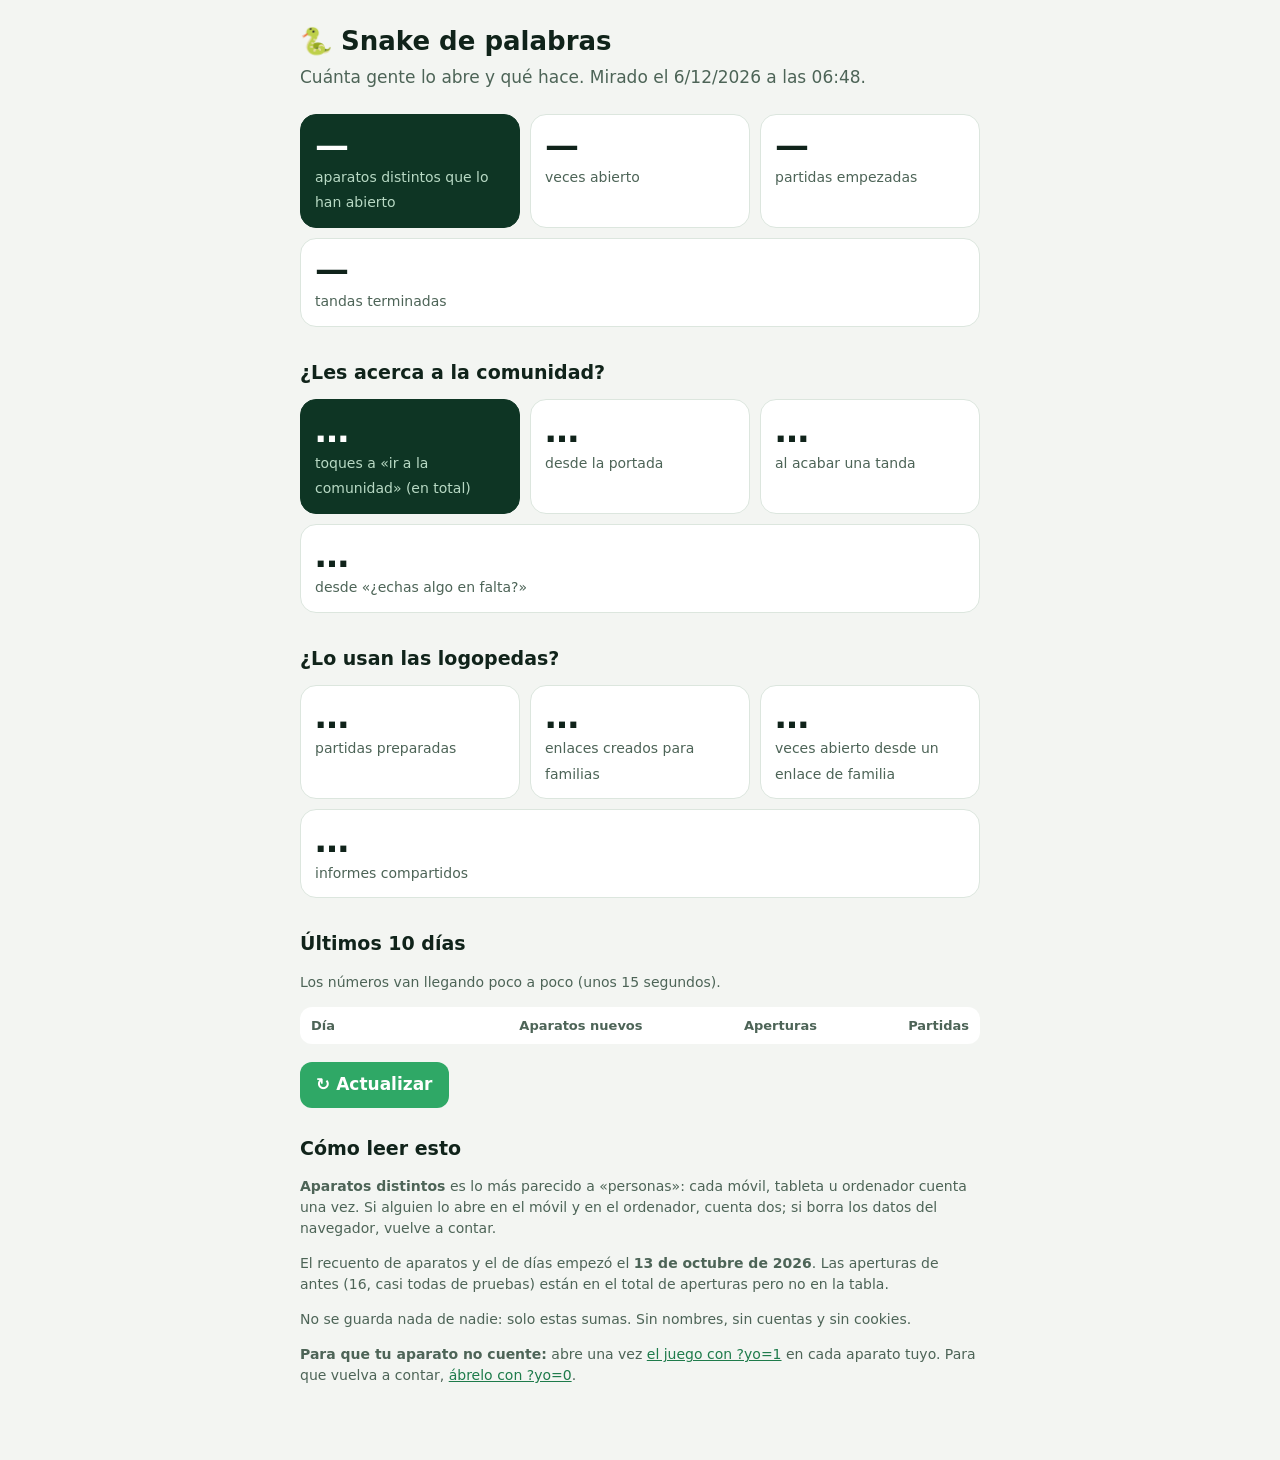
==== estadisticas.html @ 65616b5b "Saber cuánta gente lo abre: aparatos distintos, partidas, días y página de estadísticas Además de la" ====
<!DOCTYPE html>
<html lang="es">
<head>
<meta charset="UTF-8">
<meta name="viewport" content="width=device-width, initial-scale=1">
<meta name="robots" content="noindex">
<title>Snake de palabras · cuánta gente lo abre</title>
<style>
  body{font:17px/1.5 system-ui,-apple-system,sans-serif;max-width:680px;margin:0 auto;padding:22px 16px 60px;background:#F3F5F2;color:#10231A}
  h1{font-size:26px;margin:0 0 4px}h2{font-size:19px;margin:26px 0 8px}
  .sub{color:#4d6457;margin:0 0 18px}
  .cajas{display:flex;flex-wrap:wrap;margin:0 -5px}
  .caja{flex:1 1 140px;margin:5px;background:#fff;border:1px solid #DCE6DE;border-radius:16px;padding:12px 14px}
  .caja b{display:block;font-size:34px;line-height:1.1}
  .caja span{font-size:14px;color:#4d6457}
  .caja.gorda{background:#0E3524;color:#fff;border-color:#0E3524}.caja.gorda span{color:#B8D9C4}
  table{width:100%;border-collapse:collapse;background:#fff;border:1px solid #DCE6DE;border-radius:12px;overflow:hidden}
  th,td{padding:8px 10px;text-align:right;border-bottom:1px solid #EEF2EE;font-variant-numeric:tabular-nums}
  th:first-child,td:first-child{text-align:left}th{font-size:13px;color:#4d6457;font-weight:600}
  .barra{display:inline-block;height:10px;border-radius:5px;background:#2FA866;vertical-align:middle;margin-right:6px}
  .nota{font-size:14px;color:#4d6457}
  button{font:inherit;font-weight:700;padding:10px 16px;border-radius:12px;border:0;background:#2FA866;color:#fff;cursor:pointer}
  a{color:#1E7B4B}
</style>
</head>
<body>
<h1>🐍 Snake de palabras</h1>
<p class="sub">Cuánta gente lo abre y qué hace. <span id="hora"></span></p>

<div class="cajas">
  <div class="caja gorda"><b id="n_personas">…</b><span>aparatos distintos que lo han abierto</span></div>
  <div class="caja"><b id="n_aperturas">…</b><span>veces abierto</span></div>
  <div class="caja"><b id="n_partidas">…</b><span>partidas empezadas</span></div>
  <div class="caja"><b id="n_tandas">…</b><span>tandas terminadas</span></div>
</div>

<h2>¿Les acerca a la comunidad?</h2>
<div class="cajas">
  <div class="caja gorda"><b id="n_skool">…</b><span>toques a «ir a la comunidad» (en total)</span></div>
  <div class="caja"><b id="n_skool_portada">…</b><span>desde la portada</span></div>
  <div class="caja"><b id="n_skool_final">…</b><span>al acabar una tanda</span></div>
  <div class="caja"><b id="n_skool_idea">…</b><span>desde «¿echas algo en falta?»</span></div>
</div>

<h2>¿Lo usan las logopedas?</h2>
<div class="cajas">
  <div class="caja"><b id="n_preparada">…</b><span>partidas preparadas</span></div>
  <div class="caja"><b id="n_enlace">…</b><span>enlaces creados para familias</span></div>
  <div class="caja"><b id="n_familia">…</b><span>veces abierto desde un enlace de familia</span></div>
  <div class="caja"><b id="n_informe">…</b><span>informes compartidos</span></div>
</div>

<h2>Últimos 10 días</h2>
<p class="nota" id="cargando">Los números van llegando poco a poco (unos 15 segundos).</p>
<table><thead><tr><th>Día</th><th>Aparatos nuevos</th><th>Aperturas</th><th>Partidas</th></tr></thead><tbody id="dias"></tbody></table>

<p style="margin-top:18px"><button type="button" onclick="location.reload()">↻ Actualizar</button></p>

<h2>Cómo leer esto</h2>
<p class="nota"><b>Aparatos distintos</b> es lo más parecido a «personas»: cada móvil, tableta u ordenador cuenta una vez. Si alguien lo abre en el móvil y en el ordenador, cuenta dos; si borra los datos del navegador, vuelve a contar.</p>
<p class="nota">El recuento de aparatos y el de días empezó el <b>13 de octubre de 2026</b>. Las aperturas de antes (16, casi todas de pruebas) están en el total de aperturas pero no en la tabla.</p>
<p class="nota">No se guarda nada de nadie: solo estas sumas. Sin nombres, sin cuentas y sin cookies.</p>
<p class="nota"><b>Para que tu aparato no cuente:</b> abre una vez <a href="./?yo=1">el juego con ?yo=1</a> en cada aparato tuyo. Para que vuelva a contar, <a href="./?yo=0">ábrelo con ?yo=0</a>.</p>

<script>
(function () {
  var BASE = 'https://abacus.jasoncameron.dev/get/foniafonia-juegos/';
  /* El servicio admite 30 consultas cada 10 segundos: se piden de una en una, con un respiro
     entre ellas, y si aun así dice «demasiadas», se espera y se repite. Por eso los números
     van apareciendo poco a poco. Una clave que aún no existe (404) vale cero. */
  var cola = Promise.resolve();
  function pausa(ms) { return new Promise(function (r) { setTimeout(r, ms); }); }
  function pide(k, intento) {
    return fetch(BASE + k).then(function (r) {
      if (r.status === 404) return 0;
      if (r.status === 429 && intento < 3) return pausa(4000).then(function () { return pide(k, intento + 1); });
      if (!r.ok) return null;
      return r.json().then(function (j) { return j && j.value ? j.value : 0; });
    }).catch(function () { return null; });
  }
  function lee(k) { var p = cola.then(function () { return pide(k, 0); }); cola = p.then(function () { return pausa(380); }); return p; }
  function pon(id, v) { document.getElementById(id).textContent = v === null ? '—' : v; }
  var d0 = new Date(); document.getElementById('hora').textContent = 'Mirado el ' + d0.toLocaleDateString('es-ES') + ' a las ' + d0.toLocaleTimeString('es-ES', { hour: '2-digit', minute: '2-digit' }) + '.';
  [['n_personas', 'snake_personas'], ['n_aperturas', 'snake_aperturas'], ['n_partidas', 'snake_partidas'], ['n_tandas', 'snake_tandas_terminadas'],
   ['n_skool_portada', 'snake_skool_portada'], ['n_skool_final', 'snake_skool_final'],
   ['n_preparada', 'snake_partida_preparada'], ['n_enlace', 'snake_enlace_familia'], ['n_familia', 'snake_aperturas_enlace_familia'], ['n_informe', 'snake_informe_compartido']
  ].forEach(function (p) { lee(p[1]).then(function (v) { pon(p[0], v); }); });
  Promise.all(['snake_skool_portada', 'snake_skool_final', 'snake_skool_idea_portada', 'snake_skool_idea_final'].map(lee)).then(function (v) {
    var n = function (x) { return x || 0; };
    pon('n_skool', n(v[0]) + n(v[1]) + n(v[2]) + n(v[3])); pon('n_skool_idea', n(v[2]) + n(v[3]));
  });
  var dias = [], hoy = new Date();
  for (var i = 0; i < 10; i++) { var d = new Date(hoy.getFullYear(), hoy.getMonth(), hoy.getDate() - i); dias.push(d); }
  function clave(d) { return d.getFullYear() + ('0' + (d.getMonth() + 1)).slice(-2) + ('0' + d.getDate()).slice(-2); }
  Promise.all(dias.map(function (d) { var k = clave(d); return Promise.all([lee('snake_personas_' + k), lee('snake_aperturas_' + k), lee('snake_partidas_' + k)]); })).then(function (filas) {
    var tope = 1; filas.forEach(function (f) { if (f[0] > tope) tope = f[0]; });
    var tb = document.getElementById('dias'); tb.innerHTML = '';
    filas.forEach(function (f, i) {
      var tr = document.createElement('tr'), d = dias[i];
      var c0 = document.createElement('td'); c0.textContent = d.toLocaleDateString('es-ES', { weekday: 'short', day: 'numeric', month: 'short' });
      var c1 = document.createElement('td'); var b = document.createElement('span'); b.className = 'barra'; b.style.width = Math.round(80 * (f[0] || 0) / tope) + 'px'; if (f[0]) c1.appendChild(b); c1.appendChild(document.createTextNode(f[0] === null ? '—' : f[0]));
      var c2 = document.createElement('td'); c2.textContent = f[1] === null ? '—' : f[1];
      var c3 = document.createElement('td'); c3.textContent = f[2] === null ? '—' : f[2];
      tr.appendChild(c0); tr.appendChild(c1); tr.appendChild(c2); tr.appendChild(c3); tb.appendChild(tr);
    });
    document.getElementById('cargando').style.display = 'none';
  });
})();
</script>
</body>
</html>
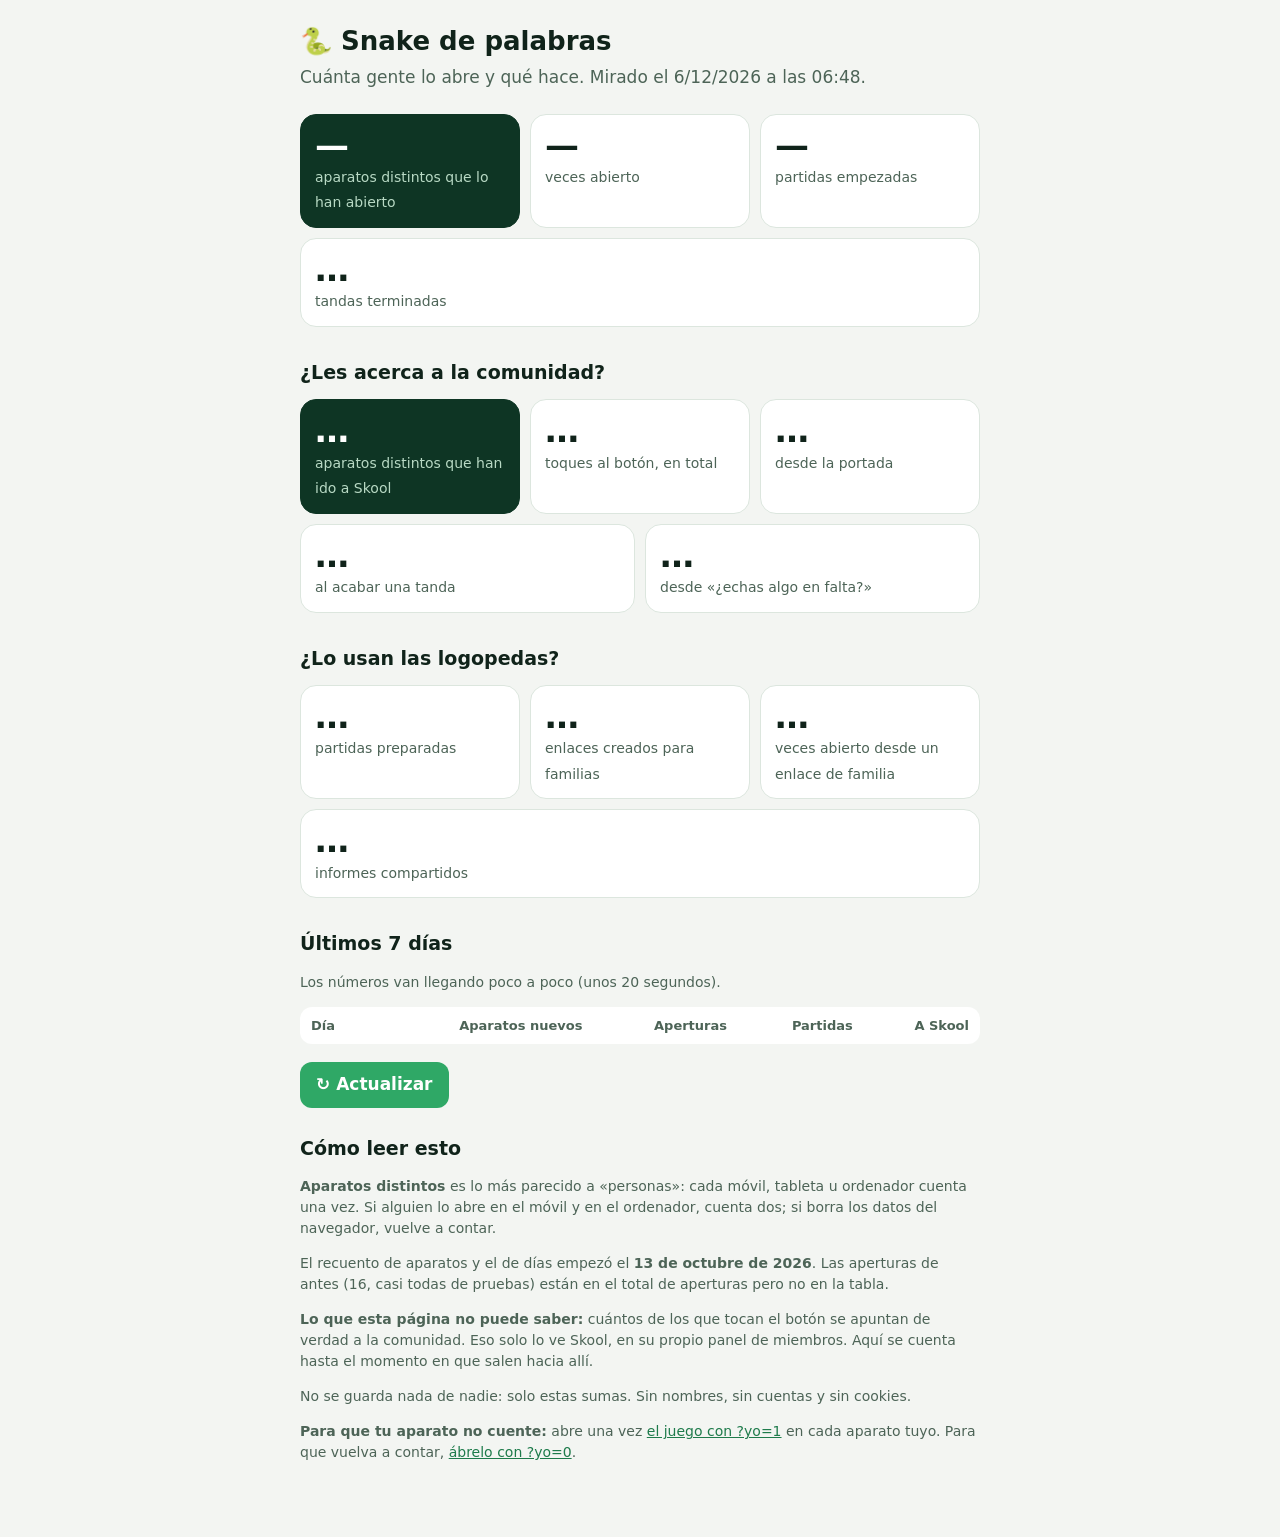
==== commit 8ae69413: "Estadísticas: cuántos aparatos distintos van a Skool y por día; consultas más espaciadas Co-Authored" ====
--- a/estadisticas.html
+++ b/estadisticas.html
@@ -36,7 +36,8 @@
 
 <h2>¿Les acerca a la comunidad?</h2>
 <div class="cajas">
-  <div class="caja gorda"><b id="n_skool">…</b><span>toques a «ir a la comunidad» (en total)</span></div>
+  <div class="caja gorda"><b id="n_skool_personas">…</b><span>aparatos distintos que han ido a Skool</span></div>
+  <div class="caja"><b id="n_skool">…</b><span>toques al botón, en total</span></div>
   <div class="caja"><b id="n_skool_portada">…</b><span>desde la portada</span></div>
   <div class="caja"><b id="n_skool_final">…</b><span>al acabar una tanda</span></div>
   <div class="caja"><b id="n_skool_idea">…</b><span>desde «¿echas algo en falta?»</span></div>
@@ -50,15 +51,16 @@
   <div class="caja"><b id="n_informe">…</b><span>informes compartidos</span></div>
 </div>
 
-<h2>Últimos 10 días</h2>
-<p class="nota" id="cargando">Los números van llegando poco a poco (unos 15 segundos).</p>
-<table><thead><tr><th>Día</th><th>Aparatos nuevos</th><th>Aperturas</th><th>Partidas</th></tr></thead><tbody id="dias"></tbody></table>
+<h2>Últimos 7 días</h2>
+<p class="nota" id="cargando">Los números van llegando poco a poco (unos 20 segundos).</p>
+<table><thead><tr><th>Día</th><th>Aparatos nuevos</th><th>Aperturas</th><th>Partidas</th><th>A Skool</th></tr></thead><tbody id="dias"></tbody></table>
 
 <p style="margin-top:18px"><button type="button" onclick="location.reload()">↻ Actualizar</button></p>
 
 <h2>Cómo leer esto</h2>
 <p class="nota"><b>Aparatos distintos</b> es lo más parecido a «personas»: cada móvil, tableta u ordenador cuenta una vez. Si alguien lo abre en el móvil y en el ordenador, cuenta dos; si borra los datos del navegador, vuelve a contar.</p>
 <p class="nota">El recuento de aparatos y el de días empezó el <b>13 de octubre de 2026</b>. Las aperturas de antes (16, casi todas de pruebas) están en el total de aperturas pero no en la tabla.</p>
+<p class="nota"><b>Lo que esta página no puede saber:</b> cuántos de los que tocan el botón se apuntan de verdad a la comunidad. Eso solo lo ve Skool, en su propio panel de miembros. Aquí se cuenta hasta el momento en que salen hacia allí.</p>
 <p class="nota">No se guarda nada de nadie: solo estas sumas. Sin nombres, sin cuentas y sin cookies.</p>
 <p class="nota"><b>Para que tu aparato no cuente:</b> abre una vez <a href="./?yo=1">el juego con ?yo=1</a> en cada aparato tuyo. Para que vuelva a contar, <a href="./?yo=0">ábrelo con ?yo=0</a>.</p>
 
@@ -78,11 +80,11 @@
       return r.json().then(function (j) { return j && j.value ? j.value : 0; });
     }).catch(function () { return null; });
   }
-  function lee(k) { var p = cola.then(function () { return pide(k, 0); }); cola = p.then(function () { return pausa(380); }); return p; }
+  function lee(k) { var p = cola.then(function () { return pide(k, 0); }); cola = p.then(function () { return pausa(450); }); return p; }
   function pon(id, v) { document.getElementById(id).textContent = v === null ? '—' : v; }
   var d0 = new Date(); document.getElementById('hora').textContent = 'Mirado el ' + d0.toLocaleDateString('es-ES') + ' a las ' + d0.toLocaleTimeString('es-ES', { hour: '2-digit', minute: '2-digit' }) + '.';
   [['n_personas', 'snake_personas'], ['n_aperturas', 'snake_aperturas'], ['n_partidas', 'snake_partidas'], ['n_tandas', 'snake_tandas_terminadas'],
-   ['n_skool_portada', 'snake_skool_portada'], ['n_skool_final', 'snake_skool_final'],
+   ['n_skool_personas', 'snake_skool_personas'], ['n_skool_portada', 'snake_skool_portada'], ['n_skool_final', 'snake_skool_final'],
    ['n_preparada', 'snake_partida_preparada'], ['n_enlace', 'snake_enlace_familia'], ['n_familia', 'snake_aperturas_enlace_familia'], ['n_informe', 'snake_informe_compartido']
   ].forEach(function (p) { lee(p[1]).then(function (v) { pon(p[0], v); }); });
   Promise.all(['snake_skool_portada', 'snake_skool_final', 'snake_skool_idea_portada', 'snake_skool_idea_final'].map(lee)).then(function (v) {
@@ -90,9 +92,9 @@
     pon('n_skool', n(v[0]) + n(v[1]) + n(v[2]) + n(v[3])); pon('n_skool_idea', n(v[2]) + n(v[3]));
   });
   var dias = [], hoy = new Date();
-  for (var i = 0; i < 10; i++) { var d = new Date(hoy.getFullYear(), hoy.getMonth(), hoy.getDate() - i); dias.push(d); }
+  for (var i = 0; i < 7; i++) { var d = new Date(hoy.getFullYear(), hoy.getMonth(), hoy.getDate() - i); dias.push(d); }
   function clave(d) { return d.getFullYear() + ('0' + (d.getMonth() + 1)).slice(-2) + ('0' + d.getDate()).slice(-2); }
-  Promise.all(dias.map(function (d) { var k = clave(d); return Promise.all([lee('snake_personas_' + k), lee('snake_aperturas_' + k), lee('snake_partidas_' + k)]); })).then(function (filas) {
+  Promise.all(dias.map(function (d) { var k = clave(d); return Promise.all([lee('snake_personas_' + k), lee('snake_aperturas_' + k), lee('snake_partidas_' + k), lee('snake_skool_dia_' + k)]); })).then(function (filas) {
     var tope = 1; filas.forEach(function (f) { if (f[0] > tope) tope = f[0]; });
     var tb = document.getElementById('dias'); tb.innerHTML = '';
     filas.forEach(function (f, i) {
@@ -101,7 +103,8 @@
       var c1 = document.createElement('td'); var b = document.createElement('span'); b.className = 'barra'; b.style.width = Math.round(80 * (f[0] || 0) / tope) + 'px'; if (f[0]) c1.appendChild(b); c1.appendChild(document.createTextNode(f[0] === null ? '—' : f[0]));
       var c2 = document.createElement('td'); c2.textContent = f[1] === null ? '—' : f[1];
       var c3 = document.createElement('td'); c3.textContent = f[2] === null ? '—' : f[2];
-      tr.appendChild(c0); tr.appendChild(c1); tr.appendChild(c2); tr.appendChild(c3); tb.appendChild(tr);
+      var c4 = document.createElement('td'); c4.textContent = f[3] === null ? '—' : f[3];
+      tr.appendChild(c0); tr.appendChild(c1); tr.appendChild(c2); tr.appendChild(c3); tr.appendChild(c4); tb.appendChild(tr);
     });
     document.getElementById('cargando').style.display = 'none';
   });
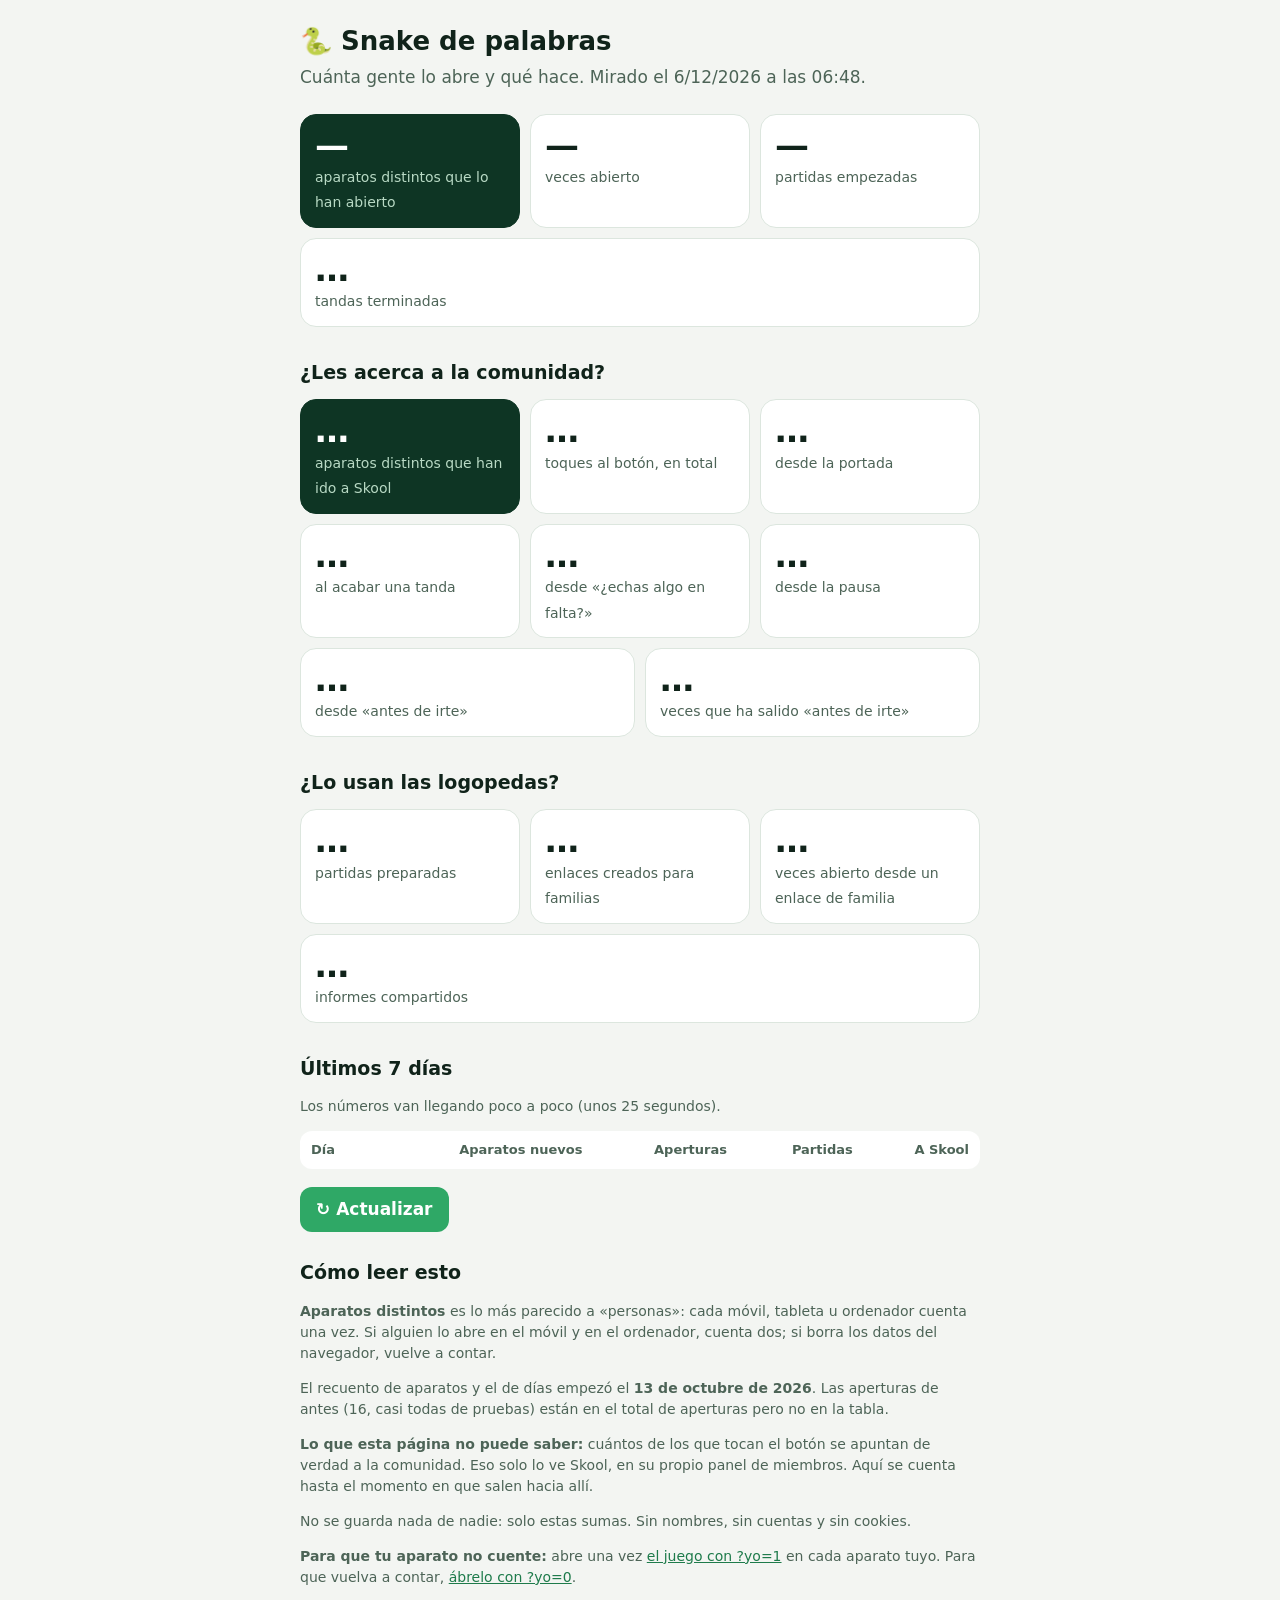
==== commit af4eb51e: "«Antes de irte»: aviso de la comunidad al salir y tarjeta en la pausa En el ordenador sale cuando el" ====
--- a/estadisticas.html
+++ b/estadisticas.html
@@ -41,6 +41,9 @@
   <div class="caja"><b id="n_skool_portada">…</b><span>desde la portada</span></div>
   <div class="caja"><b id="n_skool_final">…</b><span>al acabar una tanda</span></div>
   <div class="caja"><b id="n_skool_idea">…</b><span>desde «¿echas algo en falta?»</span></div>
+  <div class="caja"><b id="n_skool_pausa">…</b><span>desde la pausa</span></div>
+  <div class="caja"><b id="n_skool_despedida">…</b><span>desde «antes de irte»</span></div>
+  <div class="caja"><b id="n_despedida_vista">…</b><span>veces que ha salido «antes de irte»</span></div>
 </div>
 
 <h2>¿Lo usan las logopedas?</h2>
@@ -52,7 +55,7 @@
 </div>
 
 <h2>Últimos 7 días</h2>
-<p class="nota" id="cargando">Los números van llegando poco a poco (unos 20 segundos).</p>
+<p class="nota" id="cargando">Los números van llegando poco a poco (unos 25 segundos).</p>
 <table><thead><tr><th>Día</th><th>Aparatos nuevos</th><th>Aperturas</th><th>Partidas</th><th>A Skool</th></tr></thead><tbody id="dias"></tbody></table>
 
 <p style="margin-top:18px"><button type="button" onclick="location.reload()">↻ Actualizar</button></p>
@@ -84,12 +87,13 @@
   function pon(id, v) { document.getElementById(id).textContent = v === null ? '—' : v; }
   var d0 = new Date(); document.getElementById('hora').textContent = 'Mirado el ' + d0.toLocaleDateString('es-ES') + ' a las ' + d0.toLocaleTimeString('es-ES', { hour: '2-digit', minute: '2-digit' }) + '.';
   [['n_personas', 'snake_personas'], ['n_aperturas', 'snake_aperturas'], ['n_partidas', 'snake_partidas'], ['n_tandas', 'snake_tandas_terminadas'],
-   ['n_skool_personas', 'snake_skool_personas'], ['n_skool_portada', 'snake_skool_portada'], ['n_skool_final', 'snake_skool_final'],
+   ['n_skool_personas', 'snake_skool_personas'], ['n_skool_portada', 'snake_skool_portada'], ['n_skool_final', 'snake_skool_final'], ['n_despedida_vista', 'snake_despedida_vista'],
    ['n_preparada', 'snake_partida_preparada'], ['n_enlace', 'snake_enlace_familia'], ['n_familia', 'snake_aperturas_enlace_familia'], ['n_informe', 'snake_informe_compartido']
   ].forEach(function (p) { lee(p[1]).then(function (v) { pon(p[0], v); }); });
-  Promise.all(['snake_skool_portada', 'snake_skool_final', 'snake_skool_idea_portada', 'snake_skool_idea_final'].map(lee)).then(function (v) {
+  Promise.all(['snake_skool_portada', 'snake_skool_final', 'snake_skool_idea_portada', 'snake_skool_idea_final', 'snake_skool_pausa', 'snake_skool_despedida'].map(lee)).then(function (v) {
     var n = function (x) { return x || 0; };
-    pon('n_skool', n(v[0]) + n(v[1]) + n(v[2]) + n(v[3])); pon('n_skool_idea', n(v[2]) + n(v[3]));
+    pon('n_skool', n(v[0]) + n(v[1]) + n(v[2]) + n(v[3]) + n(v[4]) + n(v[5])); pon('n_skool_idea', n(v[2]) + n(v[3]));
+    pon('n_skool_pausa', n(v[4])); pon('n_skool_despedida', n(v[5]));
   });
   var dias = [], hoy = new Date();
   for (var i = 0; i < 7; i++) { var d = new Date(hoy.getFullYear(), hoy.getMonth(), hoy.getDate() - i); dias.push(d); }
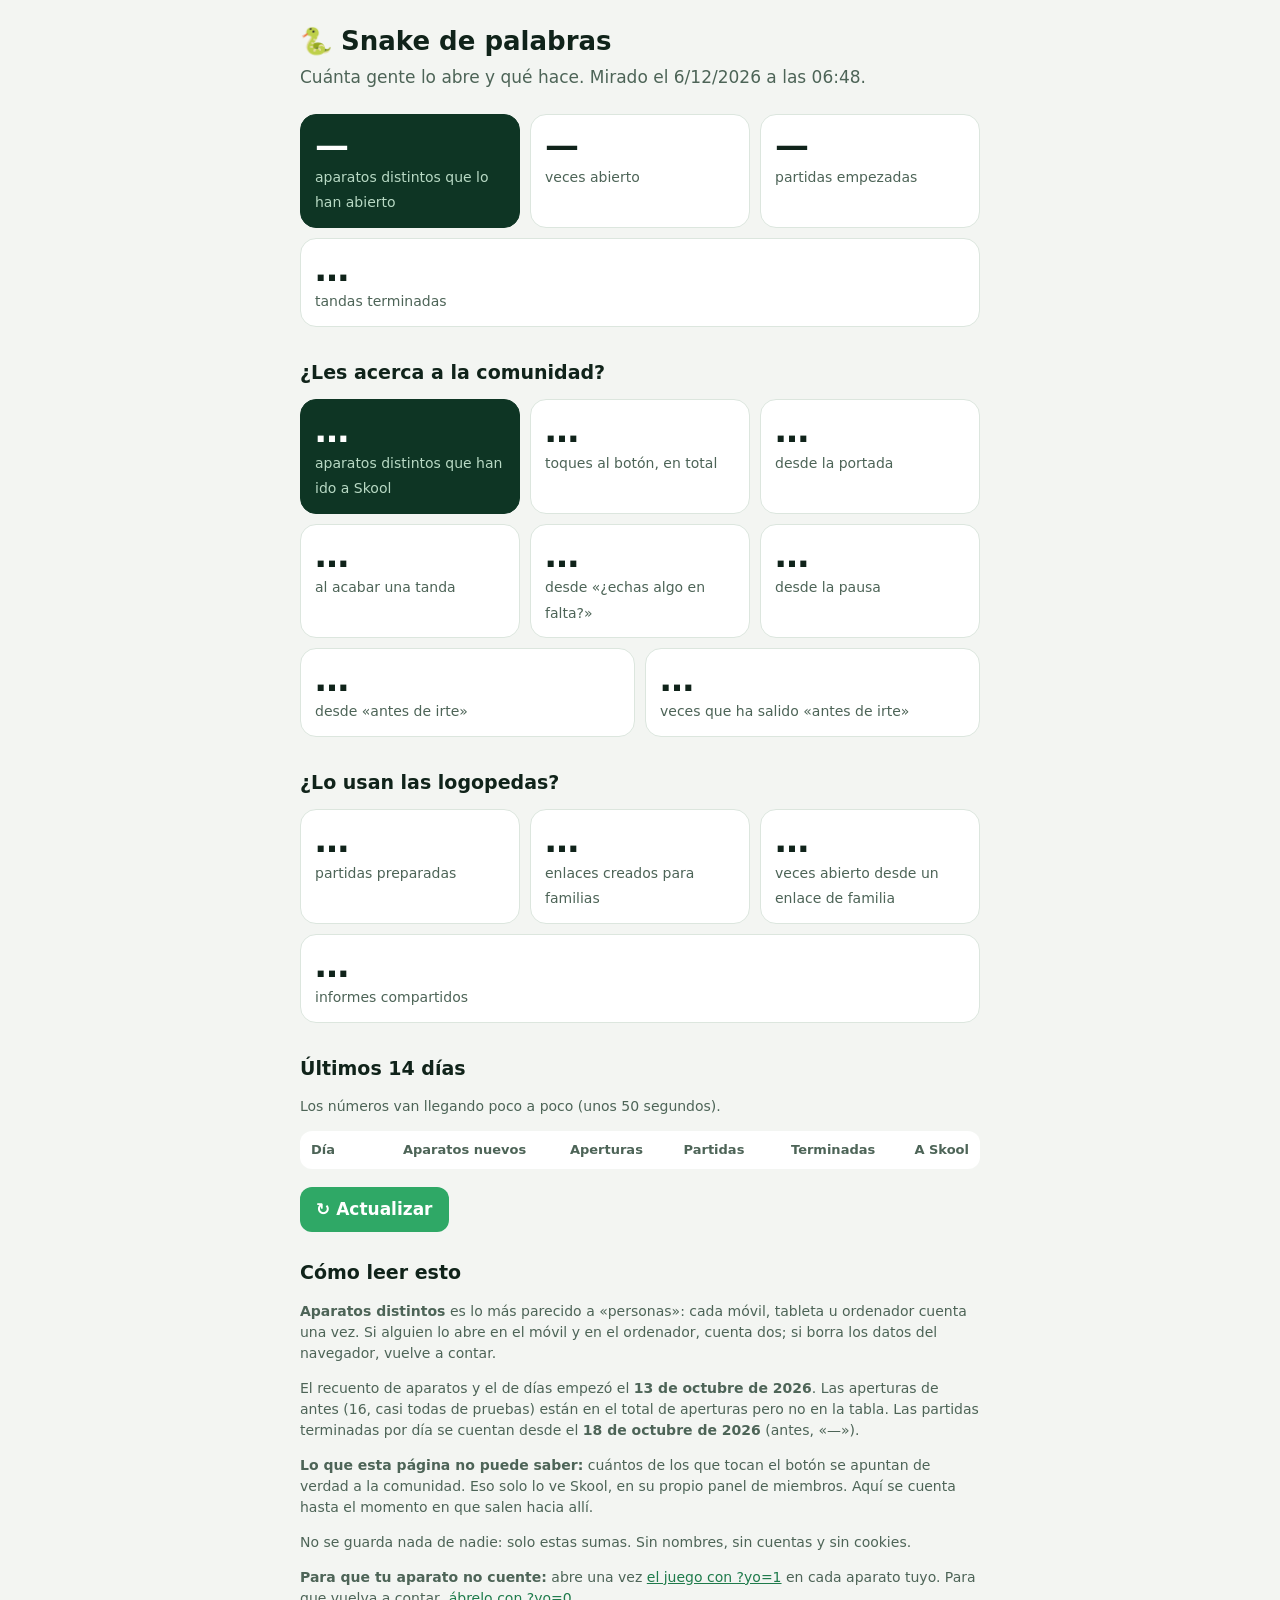
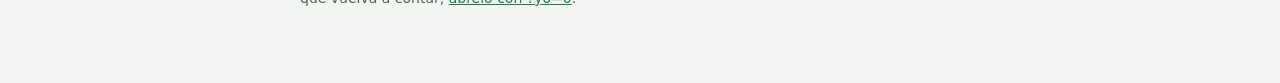
==== commit 1a37847a: "Estadísticas: gráfica de uso de 14 días (la misma que Suena igual) y tandas terminadas por día Co-Au" ====
--- a/estadisticas.html
+++ b/estadisticas.html
@@ -54,19 +54,21 @@
   <div class="caja"><b id="n_informe">…</b><span>informes compartidos</span></div>
 </div>
 
-<h2>Últimos 7 días</h2>
-<p class="nota" id="cargando">Los números van llegando poco a poco (unos 25 segundos).</p>
-<table><thead><tr><th>Día</th><th>Aparatos nuevos</th><th>Aperturas</th><th>Partidas</th><th>A Skool</th></tr></thead><tbody id="dias"></tbody></table>
+<h2>Últimos 14 días</h2>
+<p class="nota" id="cargando">Los números van llegando poco a poco (unos 50 segundos).</p>
+<div id="grafica"></div>
+<table><thead><tr><th>Día</th><th>Aparatos nuevos</th><th>Aperturas</th><th>Partidas</th><th>Terminadas</th><th>A Skool</th></tr></thead><tbody id="dias"></tbody></table>
 
 <p style="margin-top:18px"><button type="button" onclick="location.reload()">↻ Actualizar</button></p>
 
 <h2>Cómo leer esto</h2>
 <p class="nota"><b>Aparatos distintos</b> es lo más parecido a «personas»: cada móvil, tableta u ordenador cuenta una vez. Si alguien lo abre en el móvil y en el ordenador, cuenta dos; si borra los datos del navegador, vuelve a contar.</p>
-<p class="nota">El recuento de aparatos y el de días empezó el <b>13 de octubre de 2026</b>. Las aperturas de antes (16, casi todas de pruebas) están en el total de aperturas pero no en la tabla.</p>
+<p class="nota">El recuento de aparatos y el de días empezó el <b>13 de octubre de 2026</b>. Las aperturas de antes (16, casi todas de pruebas) están en el total de aperturas pero no en la tabla. Las partidas terminadas por día se cuentan desde el <b>18 de octubre de 2026</b> (antes, «—»).</p>
 <p class="nota"><b>Lo que esta página no puede saber:</b> cuántos de los que tocan el botón se apuntan de verdad a la comunidad. Eso solo lo ve Skool, en su propio panel de miembros. Aquí se cuenta hasta el momento en que salen hacia allí.</p>
 <p class="nota">No se guarda nada de nadie: solo estas sumas. Sin nombres, sin cuentas y sin cookies.</p>
 <p class="nota"><b>Para que tu aparato no cuente:</b> abre una vez <a href="./?yo=1">el juego con ?yo=1</a> en cada aparato tuyo. Para que vuelva a contar, <a href="./?yo=0">ábrelo con ?yo=0</a>.</p>
 
+<script src="grafica-uso.js?v=1018"></script>
 <script>
 (function () {
   var BASE = 'https://abacus.jasoncameron.dev/get/foniafonia-juegos/';
@@ -96,9 +98,9 @@
     pon('n_skool_pausa', n(v[4])); pon('n_skool_despedida', n(v[5]));
   });
   var dias = [], hoy = new Date();
-  for (var i = 0; i < 7; i++) { var d = new Date(hoy.getFullYear(), hoy.getMonth(), hoy.getDate() - i); dias.push(d); }
+  for (var i = 0; i < 14; i++) { var d = new Date(hoy.getFullYear(), hoy.getMonth(), hoy.getDate() - i); dias.push(d); }
   function clave(d) { return d.getFullYear() + ('0' + (d.getMonth() + 1)).slice(-2) + ('0' + d.getDate()).slice(-2); }
-  Promise.all(dias.map(function (d) { var k = clave(d); return Promise.all([lee('snake_personas_' + k), lee('snake_aperturas_' + k), lee('snake_partidas_' + k), lee('snake_skool_dia_' + k)]); })).then(function (filas) {
+  Promise.all(dias.map(function (d) { var k = clave(d); return Promise.all([lee('snake_personas_' + k), lee('snake_aperturas_' + k), lee('snake_partidas_' + k), lee('snake_skool_dia_' + k), k < '20261018' ? Promise.resolve(null) : lee('snake_tandas_terminadas_' + k)]); })).then(function (filas) {
     var tope = 1; filas.forEach(function (f) { if (f[0] > tope) tope = f[0]; });
     var tb = document.getElementById('dias'); tb.innerHTML = '';
     filas.forEach(function (f, i) {
@@ -108,8 +110,10 @@
       var c2 = document.createElement('td'); c2.textContent = f[1] === null ? '—' : f[1];
       var c3 = document.createElement('td'); c3.textContent = f[2] === null ? '—' : f[2];
       var c4 = document.createElement('td'); c4.textContent = f[3] === null ? '—' : f[3];
-      tr.appendChild(c0); tr.appendChild(c1); tr.appendChild(c2); tr.appendChild(c3); tr.appendChild(c4); tb.appendChild(tr);
+      var c5 = document.createElement('td'); c5.textContent = f[4] === null ? '—' : f[4];
+      tr.appendChild(c0); tr.appendChild(c1); tr.appendChild(c2); tr.appendChild(c3); tr.appendChild(c5); tr.appendChild(c4); tb.appendChild(tr);
     });
+    GraficaUso(document.getElementById('grafica'), filas.map(function (f, i) { return { d: dias[i], personas: f[0], terminadas: f[4], skool: f[3] }; }).reverse());
     document.getElementById('cargando').style.display = 'none';
   });
 })();
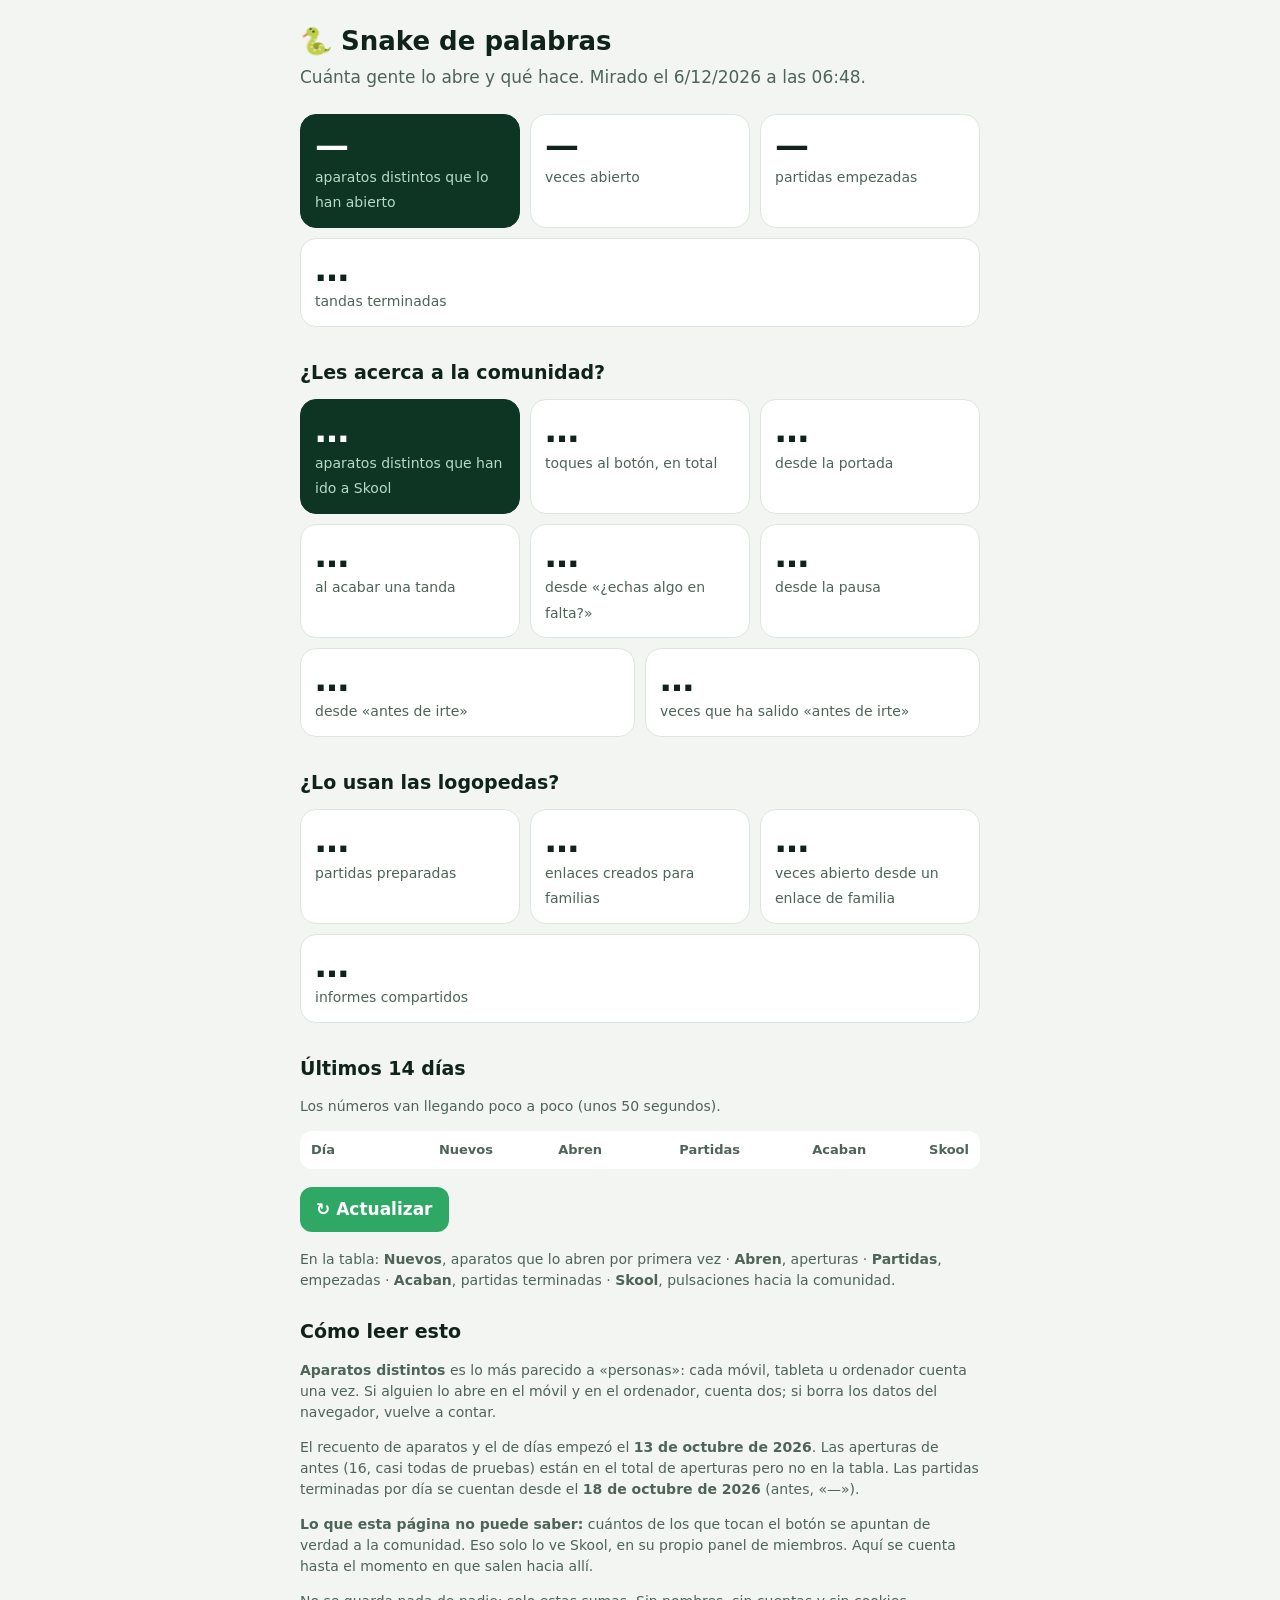
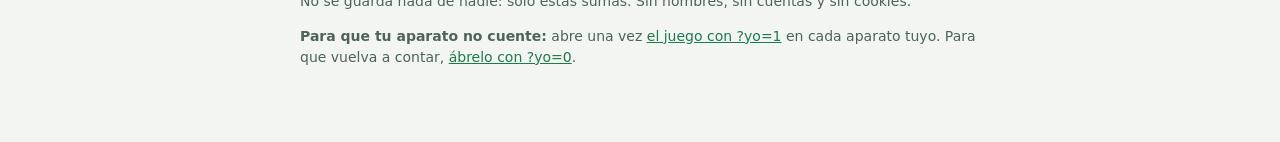
==== commit 124ed768: "Estadísticas: cabeceras cortas para que la tabla quepa en el móvil Co-Authored-By: Claude Opus 5.5 <" ====
--- a/estadisticas.html
+++ b/estadisticas.html
@@ -21,6 +21,7 @@
   .nota{font-size:14px;color:#4d6457}
   button{font:inherit;font-weight:700;padding:10px 16px;border-radius:12px;border:0;background:#2FA866;color:#fff;cursor:pointer}
   a{color:#1E7B4B}
+  @media (max-width:480px){table.dias{font-size:14px}table.dias th,table.dias td{padding:6px 5px}}
 </style>
 </head>
 <body>
@@ -57,9 +58,11 @@
 <h2>Últimos 14 días</h2>
 <p class="nota" id="cargando">Los números van llegando poco a poco (unos 50 segundos).</p>
 <div id="grafica"></div>
-<table><thead><tr><th>Día</th><th>Aparatos nuevos</th><th>Aperturas</th><th>Partidas</th><th>Terminadas</th><th>A Skool</th></tr></thead><tbody id="dias"></tbody></table>
+<div style="overflow-x:auto"><table class="dias"><thead><tr><th>Día</th><th>Nuevos</th><th>Abren</th><th>Partidas</th><th>Acaban</th><th>Skool</th></tr></thead><tbody id="dias"></tbody></table></div>
 
 <p style="margin-top:18px"><button type="button" onclick="location.reload()">↻ Actualizar</button></p>
+
+<p class="nota">En la tabla: <b>Nuevos</b>, aparatos que lo abren por primera vez · <b>Abren</b>, aperturas · <b>Partidas</b>, empezadas · <b>Acaban</b>, partidas terminadas · <b>Skool</b>, pulsaciones hacia la comunidad.</p>
 
 <h2>Cómo leer esto</h2>
 <p class="nota"><b>Aparatos distintos</b> es lo más parecido a «personas»: cada móvil, tableta u ordenador cuenta una vez. Si alguien lo abre en el móvil y en el ordenador, cuenta dos; si borra los datos del navegador, vuelve a contar.</p>
@@ -105,8 +108,8 @@
     var tb = document.getElementById('dias'); tb.innerHTML = '';
     filas.forEach(function (f, i) {
       var tr = document.createElement('tr'), d = dias[i];
-      var c0 = document.createElement('td'); c0.textContent = d.toLocaleDateString('es-ES', { weekday: 'short', day: 'numeric', month: 'short' });
-      var c1 = document.createElement('td'); var b = document.createElement('span'); b.className = 'barra'; b.style.width = Math.round(80 * (f[0] || 0) / tope) + 'px'; if (f[0]) c1.appendChild(b); c1.appendChild(document.createTextNode(f[0] === null ? '—' : f[0]));
+      var c0 = document.createElement('td'); c0.textContent = d.toLocaleDateString('es-ES', { weekday: 'short' }) + ' ' + d.getDate() + '/' + (d.getMonth() + 1); c0.style.whiteSpace = 'nowrap';
+      var c1 = document.createElement('td'); var b = document.createElement('span'); b.className = 'barra'; b.style.width = Math.round(40 * (f[0] || 0) / tope) + 'px'; if (f[0]) c1.appendChild(b); c1.appendChild(document.createTextNode(f[0] === null ? '—' : f[0]));
       var c2 = document.createElement('td'); c2.textContent = f[1] === null ? '—' : f[1];
       var c3 = document.createElement('td'); c3.textContent = f[2] === null ? '—' : f[2];
       var c4 = document.createElement('td'); c4.textContent = f[3] === null ? '—' : f[3];
